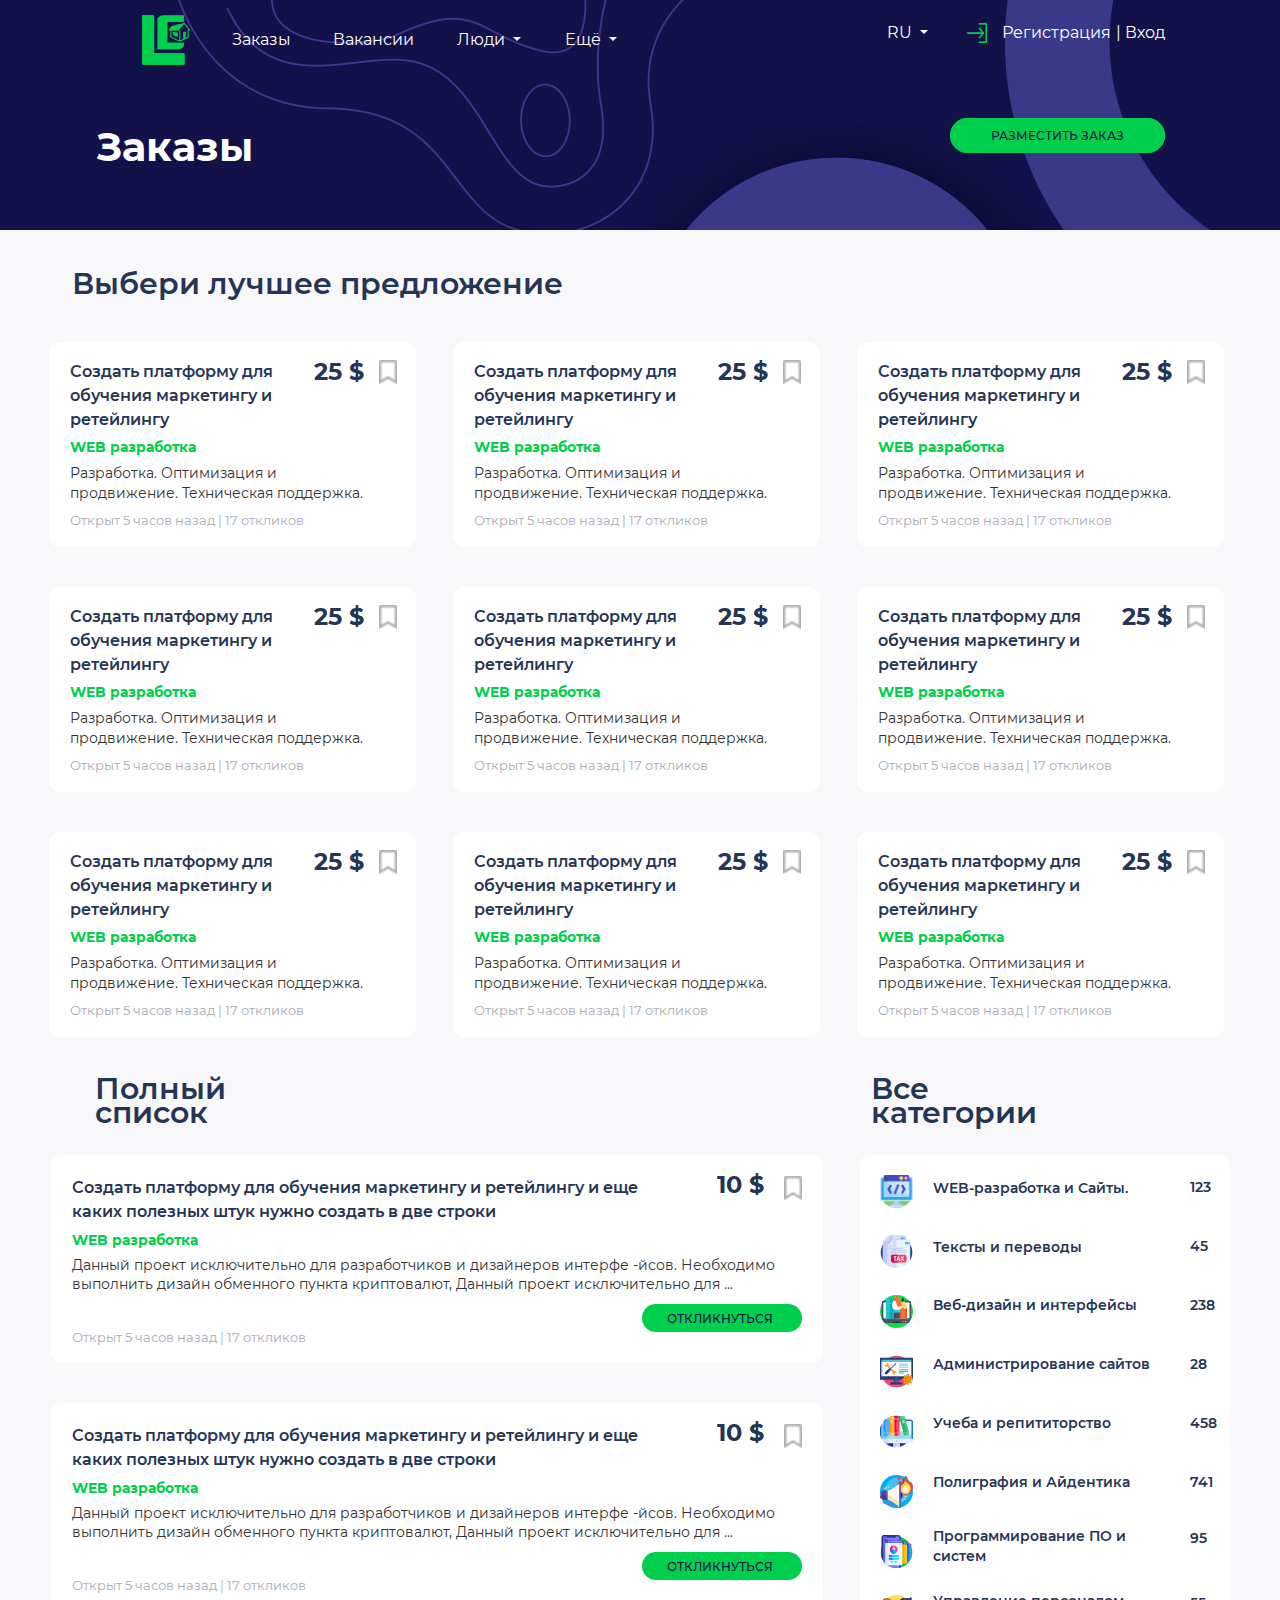
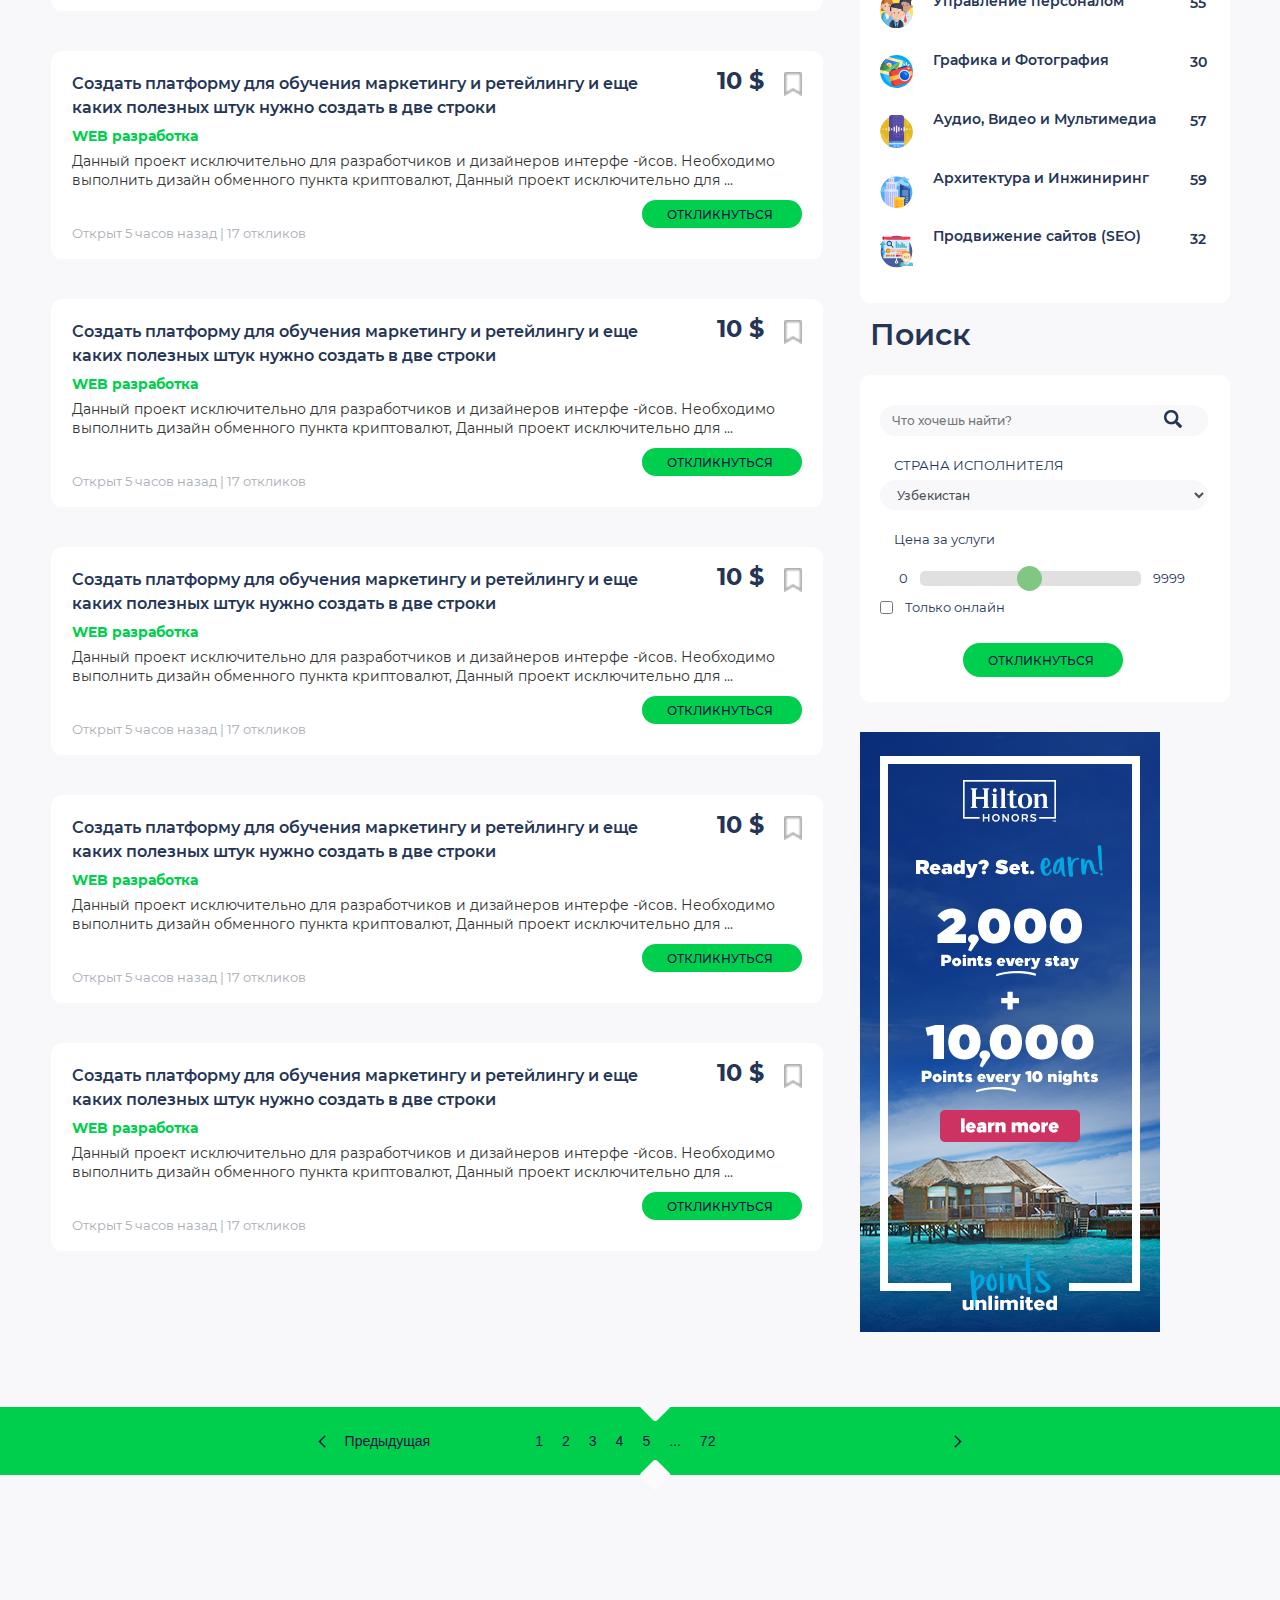
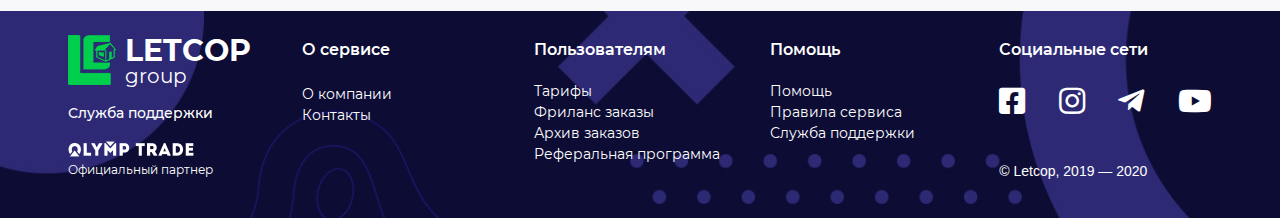
==== заказы/index.html @ edbf4bf4 "first commit" ====
<!DOCTYPE html>
<html lang="en">

<head>
    <meta charset="UTF-8">
    <meta name="viewport" content="width=device-width, initial-scale=1.0">
    <title>Document</title>
    <link rel="stylesheet" href="styles/style.css">
    <link rel="stylesheet" href="styles/fonts.css">
    <link rel="stylesheet" href="fontawesome/css/all.min.css">
    <link rel="stylesheet" href="bootstrap/css/bootstrap.min.css">
    <link rel="stylesheet" href="bootstrap/js/bootstrap.min.js">
</head>

<body>




    <header>
        <div class="header_part">
            <div class="container">
                <div class="row d-flex align-items-center justify-content-between">
                    <div class="header_nav_left d-flex">
                        <img src="images/logo.png" alt="logo.png">

                        <ul>
                            <li><a href="">заказы</a></li>
                            <li><a href="">вакансии</a></li>
                            <li>

                                <div class="dropdown">
                                    <a class="btn dropdown-toggle" href="#" role="button" id="dropdownMenuLink_1"
                                        data-toggle="dropdown" aria-haspopup="true" aria-expanded="false">
                                        Люди
                                    </a>

                                    <div class="dropdown-menu" aria-labelledby="dropdownMenuLink">
                                        <a class="dropdown-item" href="../index.html">Все исполнители</a>
                                        <a class="dropdown-item" href="#">Все команды</a>
                                        <a class="dropdown-item" href="#">Офлайн специалисты</a>
                                    </div>
                                </div>

                            </li>

                            <li>

                                <div class="dropdown">
                                    <a class="btn dropdown-toggle" href="#" role="button" id="dropdownMenuLink_3"
                                        data-toggle="dropdown" aria-haspopup="true" aria-expanded="false">
                                        ещё
                                    </a>

                                    <div class="dropdown-menu" aria-labelledby="dropdownMenuLink">
                                        <a class="dropdown-item" href="#">Реферальная программа</a>
                                        <a class="dropdown-item" href="#">База знаний</a>
                                        <a class="dropdown-item" href="#">Новости</a>
                                        <a class="dropdown-item" href="#">Форум</a>
                                        <a class="dropdown-item" href="#">Блог</a>
                                    </div>
                                </div>

                            </li>

                        </ul>
                    </div>

                    <div class="header_nav_right d-flex">
                        <div class="dropdown">
                            <a class="btn dropdown-toggle" href="#" role="button" id="dropdownMenuLink_4"
                                data-toggle="dropdown" aria-haspopup="true" aria-expanded="false">
                                RU
                            </a>

                            <div class="dropdown-menu" aria-labelledby="dropdownMenuLink">
                                <a class="dropdown-item" href="#">UZ</a>
                                <a class="dropdown-item" href="#">ENG</a>
                            </div>
                        </div>

                        <div class="logging">
                            <img src="images/logging_img.png" alt="logging_img">
                            <a href="">Регистрация</a> <span>|</span> <a href="">Вход</a>
                        </div>
                    </div>



                </div>

                <div class="row header_content d-flex justify-content-between">
                    <div class="header_content_h1">
                        <h1>заказы</h1>
                    </div>

                    <div class="button"><a href="">разместить заказ</a></div>
                </div>
            </div>
        </div>
    </header>

    <!-- =========================================================== main-start ============================================================ -->
    <main>

        <!-- ======================================================= (best_deal_list) start ============================================== -->
        <section>
            <div class="top_main ">
                <div class="container-fluid">
                    <div class="d-flex justify-content-center">
                        <h2 class="main_top_title">Выбери лучшее предложение</h2>
                    </div>
                    <!-- <div class="row justify-content-center"> -->
                        <div class="d-flex justify-content-center">
                        <div class="best_deal_list">

                            <div class="row">

                                <div class="col-lg-auto">

                                    <div class="card__1">

                                        <ul class="d-flex justify-content-between">
                                            <li><a href="#">Создать платформу для
                                                    обучения маркетингу и
                                                    ретейлингу</a></li>
                                            <li><span>25 $</span><a href=""><img src="images/bookmark.png"
                                                        alt="bookmark_img"></a></li>
                                        </ul>

                                        <ul>
                                            <li>WEB разработка</li>
                                            <li>Разработка. Оптимизация и продвижение. Техническая поддержка.</li>
                                            <li><a href="#">Открыт 5 часов назад</a> | <a href="#">17 откликов</a></li>
                                        </ul>

                                    </div>
                                </div>
                                <div class="col-lg-auto">
                                    <div class="card__1">

                                        <ul class="d-flex justify-content-between">
                                            <li><a href="#">Создать платформу для
                                                    обучения маркетингу и
                                                    ретейлингу</a></li>
                                            <li><span>25 $</span><a href=""><img src="images/bookmark.png"
                                                        alt="bookmark_img"></a></li>
                                        </ul>

                                        <ul>
                                            <li>WEB разработка</li>
                                            <li>Разработка. Оптимизация и продвижение. Техническая поддержка.</li>
                                            <li><a href="#">Открыт 5 часов назад</a> | <a href="#">17 откликов</a></li>
                                        </ul>

                                    </div>
                                </div>
                                <div class="col-lg-auto">
                                    <div class="card__1">

                                        <ul class="d-flex justify-content-between">
                                            <li><a href="#">Создать платформу для
                                                    обучения маркетингу и
                                                    ретейлингу</a></li>
                                            <li><span>25 $</span><a href=""><img src="images/bookmark.png"
                                                        alt="bookmark_img"></a></li>
                                        </ul>

                                        <ul>
                                            <li>WEB разработка</li>
                                            <li>Разработка. Оптимизация и продвижение. Техническая поддержка.</li>
                                            <li><a href="#">Открыт 5 часов назад</a> | <a href="#">17 откликов</a></li>
                                        </ul>

                                    </div>
                                </div>
                                <div class="col-lg-auto">
                                    <div class="card__1">

                                        <ul class="d-flex justify-content-between">
                                            <li><a href="#">Создать платформу для
                                                    обучения маркетингу и
                                                    ретейлингу</a></li>
                                            <li><span>25 $</span><a href=""><img src="images/bookmark.png"
                                                        alt="bookmark_img"></a></li>
                                        </ul>

                                        <ul>
                                            <li>WEB разработка</li>
                                            <li>Разработка. Оптимизация и продвижение. Техническая поддержка.</li>
                                            <li><a href="#">Открыт 5 часов назад</a> | <a href="#">17 откликов</a></li>
                                        </ul>

                                    </div>
                                </div>
                                <div class="col-lg-auto">
                                    <div class="card__1">

                                        <ul class="d-flex justify-content-between">
                                            <li><a href="#">Создать платформу для
                                                    обучения маркетингу и
                                                    ретейлингу</a></li>
                                            <li><span>25 $</span><a href=""><img src="images/bookmark.png"
                                                        alt="bookmark_img"></a></li>
                                        </ul>

                                        <ul>
                                            <li>WEB разработка</li>
                                            <li>Разработка. Оптимизация и продвижение. Техническая поддержка.</li>
                                            <li><a href="#">Открыт 5 часов назад</a> | <a href="#">17 откликов</a></li>
                                        </ul>

                                    </div>
                                </div>
                                <div class="col-lg-auto">
                                    <div class="card__1">

                                        <ul class="d-flex justify-content-between">
                                            <li><a href="#">Создать платформу для
                                                    обучения маркетингу и
                                                    ретейлингу</a></li>
                                            <li><span>25 $</span><a href=""><img src="images/bookmark.png"
                                                        alt="bookmark_img"></a></li>
                                        </ul>

                                        <ul>
                                            <li>WEB разработка</li>
                                            <li>Разработка. Оптимизация и продвижение. Техническая поддержка.</li>
                                            <li><a href="#">Открыт 5 часов назад</a> | <a href="#">17 откликов</a></li>
                                        </ul>

                                    </div>
                                </div>
                                <div class="col-lg-auto">
                                    <div class="card__1">

                                        <ul class="d-flex justify-content-between">
                                            <li><a href="#">Создать платформу для
                                                    обучения маркетингу и
                                                    ретейлингу</a></li>
                                            <li><span>25 $</span><a href=""><img src="images/bookmark.png"
                                                        alt="bookmark_img"></a></li>
                                        </ul>

                                        <ul>
                                            <li>WEB разработка</li>
                                            <li>Разработка. Оптимизация и продвижение. Техническая поддержка.</li>
                                            <li><a href="#">Открыт 5 часов назад</a> | <a href="#">17 откликов</a></li>
                                        </ul>

                                    </div>
                                </div>
                                <div class="col-lg-auto">
                                    <div class="card__1">

                                        <ul class="d-flex justify-content-between">
                                            <li><a href="#">Создать платформу для
                                                    обучения маркетингу и
                                                    ретейлингу</a></li>
                                            <li><span>25 $</span><a href=""><img src="images/bookmark.png"
                                                        alt="bookmark_img"></a></li>
                                        </ul>

                                        <ul>
                                            <li>WEB разработка</li>
                                            <li>Разработка. Оптимизация и продвижение. Техническая поддержка.</li>
                                            <li><a href="#">Открыт 5 часов назад</a> | <a href="#">17 откликов</a></li>
                                        </ul>

                                    </div>
                                </div>
                                <div class="col-lg-auto">
                                    <div class="card__1">

                                        <ul class="d-flex justify-content-between">
                                            <li><a href="#">Создать платформу для
                                                    обучения маркетингу и
                                                    ретейлингу</a></li>
                                            <li><span>25 $</span><a href=""><img src="images/bookmark.png"
                                                        alt="bookmark_img"></a></li>
                                        </ul>

                                        <ul>
                                            <li>WEB разработка</li>
                                            <li>Разработка. Оптимизация и продвижение. Техническая поддержка.</li>
                                            <li><a href="#">Открыт 5 часов назад</a> | <a href="#">17 откликов</a></li>
                                        </ul>
                                    </div>
                                </div>
                            </div>
                        </div>
                    </div>
                </div>
                </div>
            
        </section>
        <!-- ======================================================= (best_deal_list) end =========================================== -->



        <section>
            <div class="bottom_main">
                <div class="container-fluid">

                    <div class="d-flex justify-content-center">
                        <div class="main_bottom_title d-flex">
                            <h2>Полный список</h2>
                            <h2>Все категории</h2>
                        </div>
                    </div>
                    <!--  ===================================================== (full_list_of_deal) start ====================================================== -->


                    <div class="d-flex justify-content-center">
                        <div class="full_list_of_deal d-flex justify-content-between">
                            <div class="left_part">

                                <div class="card__2">
                                    <ul>
                                        <li><a href="#">Создать платформу для обучения маркетингу и ретейлингу и еще
                                                каких полезных
                                                штук нужно создать в две строки</a></li>
                                        <li><span>10 $</span> <a href="#"><img src="images/bookmark.png"
                                                    alt="bookmark_img"></a></li>
                                    </ul>

                                    <ul>
                                        <li>WEB разработка</li>
                                        <li>Данный проект исключительно для разработчиков и дизайнеров интерфе
                                            -йсов.
                                            Необходимо выполнить дизайн обменного пункта криптовалют, Данный проект
                                            исключительно для ...</li>
                                        <li class="d-flex justify-content-end"><a href="#">откликнуться</a></li>
                                        <li><a href="#">Открыт 5 часов назад</a> | <a href="#">17 откликов</a></li>
                                    </ul>

                                </div>


                                <div class="card__2">
                                    <ul>
                                        <li><a href="#">Создать платформу для обучения маркетингу и ретейлингу и еще
                                                каких полезных
                                                штук нужно создать в две строки</a></li>
                                        <li><span>10 $</span> <a href="#"><img src="images/bookmark.png"
                                                    alt="bookmark_img"></a></li>
                                    </ul>

                                    <ul>
                                        <li>WEB разработка</li>
                                        <li>Данный проект исключительно для разработчиков и дизайнеров интерфе
                                            -йсов.
                                            Необходимо выполнить дизайн обменного пункта криптовалют, Данный проект
                                            исключительно для ...</li>
                                        <li class="d-flex justify-content-end"><a href="#">откликнуться</a></li>
                                        <li><a href="#">Открыт 5 часов назад</a> | <a href="#">17 откликов</a></li>
                                    </ul>

                                </div>


                                <div class="card__2">
                                    <ul>
                                        <li><a href="#">Создать платформу для обучения маркетингу и ретейлингу и еще
                                                каких полезных
                                                штук нужно создать в две строки</a></li>
                                        <li><span>10 $</span> <a href="#"><img src="images/bookmark.png"
                                                    alt="bookmark_img"></a></li>
                                    </ul>

                                    <ul>
                                        <li>WEB разработка</li>
                                        <li>Данный проект исключительно для разработчиков и дизайнеров интерфе
                                            -йсов.
                                            Необходимо выполнить дизайн обменного пункта криптовалют, Данный проект
                                            исключительно для ...</li>
                                        <li class="d-flex justify-content-end"><a href="#">откликнуться</a></li>
                                        <li><a href="#">Открыт 5 часов назад</a> | <a href="#">17 откликов</a></li>
                                    </ul>

                                </div>


                                <div class="card__2">
                                    <ul>
                                        <li><a href="#">Создать платформу для обучения маркетингу и ретейлингу и еще
                                                каких полезных
                                                штук нужно создать в две строки</a></li>
                                        <li><span>10 $</span> <a href="#"><img src="images/bookmark.png"
                                                    alt="bookmark_img"></a></li>
                                    </ul>

                                    <ul>
                                        <li>WEB разработка</li>
                                        <li>Данный проект исключительно для разработчиков и дизайнеров интерфе
                                            -йсов.
                                            Необходимо выполнить дизайн обменного пункта криптовалют, Данный проект
                                            исключительно для ...</li>
                                        <li class="d-flex justify-content-end"><a href="#">откликнуться</a></li>
                                        <li><a href="#">Открыт 5 часов назад</a> | <a href="#">17 откликов</a></li>
                                    </ul>

                                </div>


                                <div class="card__2">
                                    <ul>
                                        <li><a href="#">Создать платформу для обучения маркетингу и ретейлингу и еще
                                                каких полезных
                                                штук нужно создать в две строки</a></li>
                                        <li><span>10 $</span> <a href="#"><img src="images/bookmark.png"
                                                    alt="bookmark_img"></a></li>
                                    </ul>

                                    <ul>
                                        <li>WEB разработка</li>
                                        <li>Данный проект исключительно для разработчиков и дизайнеров интерфе
                                            -йсов.
                                            Необходимо выполнить дизайн обменного пункта криптовалют, Данный проект
                                            исключительно для ...</li>
                                        <li class="d-flex justify-content-end"><a href="#">откликнуться</a></li>
                                        <li><a href="#">Открыт 5 часов назад</a> | <a href="#">17 откликов</a></li>
                                    </ul>

                                </div>


                                <div class="card__2">
                                    <ul>
                                        <li><a href="#">Создать платформу для обучения маркетингу и ретейлингу и еще
                                                каких полезных
                                                штук нужно создать в две строки</a></li>
                                        <li><span>10 $</span> <a href="#"><img src="images/bookmark.png"
                                                    alt="bookmark_img"></a></li>
                                    </ul>

                                    <ul>
                                        <li>WEB разработка</li>
                                        <li>Данный проект исключительно для разработчиков и дизайнеров интерфе
                                            -йсов.
                                            Необходимо выполнить дизайн обменного пункта криптовалют, Данный проект
                                            исключительно для ...</li>
                                        <li class="d-flex justify-content-end"><a href="#">откликнуться</a></li>
                                        <li><a href="#">Открыт 5 часов назад</a> | <a href="#">17 откликов</a></li>
                                    </ul>

                                </div>


                                <div class="card__2">
                                    <ul>
                                        <li><a href="#">Создать платформу для обучения маркетингу и ретейлингу и еще
                                                каких полезных
                                                штук нужно создать в две строки</a></li>
                                        <li><span>10 $</span> <a href="#"><img src="images/bookmark.png"
                                                    alt="bookmark_img"></a></li>
                                    </ul>

                                    <ul>
                                        <li>WEB разработка</li>
                                        <li>Данный проект исключительно для разработчиков и дизайнеров интерфе
                                            -йсов.
                                            Необходимо выполнить дизайн обменного пункта криптовалют, Данный проект
                                            исключительно для ...</li>
                                        <li class="d-flex justify-content-end"><a href="#">откликнуться</a></li>
                                        <li><a href="#">Открыт 5 часов назад</a> | <a href="#">17 откликов</a></li>
                                    </ul>

                                </div>
                            </div>
                            <!-- ============================================================ (all_categories) start ================================================  -->
                            <div class="right_part">

                                <div class="right_top_part d-flex">

                                    <ul>
                                        <li><img src="images/1_img_all_categories.png" alt="1_img_all_categories.png">
                                        </li>
                                        <li><img src="images/2_img_all_categories.svg" alt="2_img_all_categories.png">
                                        </li>
                                        <li><img src="images/3_img_all_categories.svg" alt="3_img_all_categories.png">
                                        </li>
                                        <li><img src="images/4_img_all_categories.svg" alt="4_img_all_categories.png">
                                        </li>
                                        <li><img src="images/5_img_all_categories.svg" alt="5_img_all_categories.png">
                                        </li>
                                        <li><img src="images/6_img_all_categories.svg" alt="6_img_all_categories.png">
                                        </li>
                                        <li><img src="images/7_img_all_categories.svg" alt="7_img_all_categories.png">
                                        </li>
                                        <li><img src="images/8_img_all_categories.svg" alt="8_img_all_categories.png">
                                        </li>
                                        <li><img src="images/9_img_all_categories.svg" alt="9_img_all_categories.png">
                                        </li>
                                        <li><img src="images/10_img_all_categories.svg" alt="10_img_all_categories.png">
                                        </li>
                                        <li><img src="images/11_img_all_categories.svg" alt="11_img_all_categories.png">
                                        </li>
                                        <li><img src="images/12_img_all_categories.svg" alt="12_img_all_categories.png">
                                        </li>


                                    </ul>


                                    <ul>
                                        <li>
                                            <div class="dropdown_all-categories">
                                                <a class="btn " href="#" role="button" id="dropdownMenuLink__1"
                                                    data-toggle="dropdown" aria-haspopup="true" aria-expanded="false">
                                                    WEB-разработка и Сайты.
                                                </a>

                                                <div class="dropdown-menu" aria-labelledby="dropdownMenuLink">
                                                    <ul>
                                                        <a class="dropdown-item d-flex justify-content-between"
                                                            href="#">Веб-программирование <span>7</span></a>
                                                        <a class="dropdown-item d-flex justify-content-between"
                                                            href="#">HTML-верстка <span>7</span></a>
                                                        <a class="dropdown-item d-flex justify-content-between"
                                                            href="#">Системы управления (CMS)
                                                            <span>23</span></a>
                                                        <a class="dropdown-item d-flex justify-content-between"
                                                            href="#">Сайты «под ключ» <span>7</span></a>
                                                        <a class="dropdown-item d-flex justify-content-between"
                                                            href="#">Интернет-магазины <span>7</span></a>
                                                        <a class="dropdown-item d-flex justify-content-between"
                                                            href="#">Тестирование сайтов <span>7</span></a>
                                                    </ul>

                                                </div>
                                            </div>
                                        </li>

                                        <li>
                                            <div class="dropdown_all-categories">
                                                <a class="btn " href="#" role="button" id="dropdownMenuLink__2"
                                                    data-toggle="dropdown" aria-haspopup="true" aria-expanded="false">
                                                    Тексты и переводы
                                                </a>

                                                <div class="dropdown-menu" aria-labelledby="dropdownMenuLink">
                                                    <ul>
                                                        <a class="dropdown-item d-flex justify-content-between"
                                                            href="#">Копирайтинг<span>7</span></a>
                                                        <a class="dropdown-item d-flex justify-content-between"
                                                            href="#">Редактирование и
                                                            Корректура<span>7</span></a>
                                                        <a class="dropdown-item d-flex justify-content-between"
                                                            href="#">Рерайтинг
                                                            <span>23</span></a>
                                                        <a class="dropdown-item d-flex justify-content-between"
                                                            href="#">Нейминг и Слоганы<span>7</span></a>
                                                        <a class="dropdown-item d-flex justify-content-between"
                                                            href="#">Продающие тексты<span>7</span></a>
                                                        <a class="dropdown-item d-flex justify-content-between"
                                                            href="#">Сценарии<span>7</span></a>
                                                        <a class="dropdown-item d-flex justify-content-between"
                                                            href="#">Транскрибация<span>7</span></a>
                                                        <a class="dropdown-item d-flex justify-content-between"
                                                            href="#">Стихи, Песни и Проза<span>7</span></a>
                                                    </ul>

                                                </div>
                                            </div>
                                        </li>

                                        <li>
                                            <div class="dropdown_all-categories">
                                                <a class="btn " href="#" role="button" id="dropdownMenuLink__3"
                                                    data-toggle="dropdown" aria-haspopup="true" aria-expanded="false">
                                                    Веб-дизайн и интерфейсы
                                                </a>

                                                <div class="dropdown-menu" aria-labelledby="dropdownMenuLink">
                                                    <ul>
                                                        <a class="dropdown-item d-flex justify-content-between"
                                                            href="#">Дизайн сайтов<span>7</span></a>
                                                        <a class="dropdown-item d-flex justify-content-between"
                                                            href="#">Баннеры<span>7</span></a>
                                                        <a class="dropdown-item d-flex justify-content-between"
                                                            href="#">Дизайн интерфейсов и игр
                                                            <span>23</span></a>
                                                        <a class="dropdown-item d-flex justify-content-between"
                                                            href="#">Иконки и Пиксель-арт<span>7</span></a>
                                                        <a class="dropdown-item d-flex justify-content-between"
                                                            href="#">Дизайн мобильных
                                                            приложений<span>7</span></a>
                                                    </ul>
                                                </div>
                                            </div>
                                        </li>

                                        <li>
                                            <div class="dropdown_all-categories">
                                                <a class="btn " href="#" role="button" id="dropdownMenuLink__4"
                                                    data-toggle="dropdown" aria-haspopup="true" aria-expanded="false">
                                                    Администрирование сайтов
                                                </a>

                                                <div class="dropdown-menu" aria-labelledby="dropdownMenuLink">
                                                    <ul>
                                                        <a class="dropdown-item d-flex justify-content-between"
                                                            href="#">Наполнение сайтов<span>7</span></a>
                                                        <a class="dropdown-item d-flex justify-content-between"
                                                            href="#">Системное
                                                            администрирование<span>7</span></a>
                                                        <a class="dropdown-item d-flex justify-content-between"
                                                            href="#">Служба поддержки
                                                            <span>23</span></a>
                                                    </ul>

                                                </div>
                                            </div>
                                        </li>

                                        <li>
                                            <div class="dropdown_all-categories">
                                                <a class="btn " href="#" role="button" id="dropdownMenuLink__5"
                                                    data-toggle="dropdown" aria-haspopup="true" aria-expanded="false">
                                                    Учеба и репититорство
                                                </a>

                                                <div class="dropdown-menu" aria-labelledby="dropdownMenuLink">
                                                    <ul>
                                                        <a class="dropdown-item d-flex justify-content-between"
                                                            href="#">Контрольные, Задачи и
                                                            Тесты<span>7</span></a>
                                                        <a class="dropdown-item d-flex justify-content-between"
                                                            href="#">Рефераты, Курсовые и
                                                            Дипломы<span>7</span></a>
                                                        <a class="dropdown-item d-flex justify-content-between"
                                                            href="#">Уроки и Репетиторство
                                                            <span>23</span></a>
                                                        <a class="dropdown-item d-flex justify-content-between"
                                                            href="#">Лабораторные работы<span>7</span></a>
                                                    </ul>

                                                </div>
                                            </div>
                                        </li>

                                        <li>
                                            <div class="dropdown_all-categories">
                                                <a class="btn " href="#" role="button" id="dropdownMenuLink__6"
                                                    data-toggle="dropdown" aria-haspopup="true" aria-expanded="false">
                                                    Полиграфия и Айдентика
                                                </a>

                                                <div class="dropdown-menu" aria-labelledby="dropdownMenuLink">
                                                    <ul>
                                                        <a class="dropdown-item d-flex justify-content-between"
                                                            href="#">Логотипы и Знаки<span>7</span></a>
                                                        <a class="dropdown-item d-flex justify-content-between"
                                                            href="#">Дизайн продукции<span>7</span></a>
                                                        <a class="dropdown-item d-flex justify-content-between"
                                                            href="#">Фирменный стиль
                                                            <span>23</span></a>
                                                        <a class="dropdown-item d-flex justify-content-between"
                                                            href="#">Верстка полиграфии<span>7</span></a>
                                                        <a class="dropdown-item d-flex justify-content-between"
                                                            href="#">Наружная реклама<span>7</span></a>
                                                    </ul>

                                                </div>
                                            </div>
                                        </li>

                                        <li>
                                            <div class="dropdown_all-categories">
                                                <a class="btn " href="#" role="button" id="dropdownMenuLink__7"
                                                    data-toggle="dropdown" aria-haspopup="true" aria-expanded="false">
                                                    Программирование ПО и систем
                                                </a>

                                                <div class="dropdown-menu" aria-labelledby="dropdownMenuLink">
                                                    <ul>
                                                        <a class="dropdown-item d-flex justify-content-between"
                                                            href="#">Мобильные приложения<span>7</span></a>
                                                        <a class="dropdown-item d-flex justify-content-between"
                                                            href="#">Прикладное ПО<span>7</span></a>
                                                        <a class="dropdown-item d-flex justify-content-between"
                                                            href="#">1С-программирование
                                                            <span>23</span></a>
                                                        <a class="dropdown-item d-flex justify-content-between"
                                                            href="#">Базы данных<span>7</span></a>
                                                        <a class="dropdown-item d-flex justify-content-between"
                                                            href="#">Разработка игр<span>7</span></a>
                                                        <a class="dropdown-item d-flex justify-content-between"
                                                            href="#">Системное
                                                            программирование<span>7</span></a>
                                                        <a class="dropdown-item d-flex justify-content-between"
                                                            href="#">Встраиваемые системы<span>7</span></a>
                                                        <a class="dropdown-item d-flex justify-content-between"
                                                            href="#">Тестирование ПО<span>7</span></a>
                                                    </ul>

                                                </div>
                                            </div>
                                        </li>

                                        <li>
                                            <div class="dropdown_all-categories">
                                                <a class="btn " href="#" role="button" id="dropdownMenuLink__8"
                                                    data-toggle="dropdown" aria-haspopup="true" aria-expanded="false">
                                                    Управление персоналом
                                                </a>

                                                <div class="dropdown-menu" aria-labelledby="dropdownMenuLink">
                                                    <ul>
                                                        <a class="dropdown-item d-flex justify-content-between"
                                                            href="#">Управление продажами<span>7</span></a>
                                                        <a class="dropdown-item d-flex justify-content-between"
                                                            href="#">Управление проектами<span>7</span></a>
                                                        <a class="dropdown-item d-flex justify-content-between"
                                                            href="#">Подбор персонала (HR)
                                                            <span>23</span></a>
                                                    </ul>

                                                </div>
                                            </div>
                                        </li>

                                        <li>
                                            <div class="dropdown_all-categories">
                                                <a class="btn " href="#" role="button" id="dropdownMenuLink__9"
                                                    data-toggle="dropdown" aria-haspopup="true" aria-expanded="false">
                                                    Графика и Фотография
                                                </a>

                                                <div class="dropdown-menu" aria-labelledby="dropdownMenuLink">
                                                    <ul>
                                                        <a class="dropdown-item d-flex justify-content-between"
                                                            href="#">Иллюстрации и Рисунки<span>7</span></a>
                                                        <a class="dropdown-item d-flex justify-content-between"
                                                            href="#">3D-графика<span>7</span></a>
                                                        <a class="dropdown-item d-flex justify-content-between"
                                                            href="#">Обработка фотографий
                                                            <span>23</span></a>
                                                        <a class="dropdown-item d-flex justify-content-between"
                                                            href="#">Фотосъемка<span>7</span></a>
                                                        <a class="dropdown-item d-flex justify-content-between"
                                                            href="#">Шрифты<span>7</span></a>
                                                    </ul>

                                                </div>
                                            </div>
                                        </li>

                                        <li>
                                            <div class="dropdown_all-categories">
                                                <a class="btn " href="#" role="button" id="dropdownMenuLink__10"
                                                    data-toggle="dropdown" aria-haspopup="true" aria-expanded="false">
                                                    Аудио, Видео и Мультимедиа
                                                </a>

                                                <div class="dropdown-menu" aria-labelledby="dropdownMenuLink">
                                                    <ul>
                                                        <a class="dropdown-item d-flex justify-content-between"
                                                            href="#">Видеомонтаж<span>7</span></a>
                                                        <a class="dropdown-item d-flex justify-content-between"
                                                            href="#">Анимация<span>7</span></a>
                                                        <a class="dropdown-item d-flex justify-content-between"
                                                            href="#">Озвучивание
                                                            <span>23</span></a>
                                                        <a class="dropdown-item d-flex justify-content-between"
                                                            href="#">Презентации<span>7</span></a>
                                                        <a class="dropdown-item d-flex justify-content-between"
                                                            href="#">Аудиомонтаж<span>7</span></a>
                                                        <a class="dropdown-item d-flex justify-content-between"
                                                            href="#">Музыка и Звуки<span>7</span></a>
                                                    </ul>

                                                </div>
                                            </div>
                                        </li>

                                        <li>
                                            <div class="dropdown_all-categories">
                                                <a class="btn " href="#" role="button" id="dropdownMenuLink__11"
                                                    data-toggle="dropdown" aria-haspopup="true" aria-expanded="false">
                                                    Архитектура и Инжиниринг
                                                </a>

                                                <div class="dropdown-menu" aria-labelledby="dropdownMenuLink">
                                                    <ul>
                                                        <a class="dropdown-item d-flex justify-content-between"
                                                            href="#">Интерьеры и Экстерьеры<span>7</span></a>
                                                        <a class="dropdown-item d-flex justify-content-between"
                                                            href="#">Чертежи и Схемы<span>7</span></a>
                                                        <a class="dropdown-item d-flex justify-content-between"
                                                            href="#">Архитектура зданий
                                                            <span>23</span></a>
                                                        <a class="dropdown-item d-flex justify-content-between"
                                                            href="#">Ландшафтный дизайн<span>7</span></a>
                                                        <a class="dropdown-item d-flex justify-content-between"
                                                            href="#">Машиностроение<span>7</span></a>
                                                    </ul>

                                                </div>
                                            </div>
                                        </li>

                                        <li>
                                            <div class="dropdown_all-categories">
                                                <a class="btn " href="#" role="button" id="dropdownMenuLink__12"
                                                    data-toggle="dropdown" aria-haspopup="true" aria-expanded="false">
                                                    Продвижение сайтов (SEO)
                                                </a>

                                                <div class="dropdown-menu" aria-labelledby="dropdownMenuLink">
                                                    <ul>
                                                        <a class="dropdown-item d-flex justify-content-between"
                                                            href="#">Социальные сети (SMM и
                                                            SMO)<span>7</span></a>
                                                        <a class="dropdown-item d-flex justify-content-between"
                                                            href="#">Поисковые системы (SEO)<span>7</span></a>
                                                        <a class="dropdown-item d-flex justify-content-between"
                                                            href="#">Контекстная реклама
                                                            <span>23</span></a>
                                                        <a class="dropdown-item d-flex justify-content-between"
                                                            href="#">Маркетинговый анализ<span>7</span></a>
                                                    </ul>

                                                </div>
                                            </div>
                                        </li>

                                    </ul>

                                    <ul>
                                        <li><a href="">123</a></li>
                                        <li><a href="">45</a></li>
                                        <li><a href="">238</a></li>
                                        <li><a href="">28</a></li>
                                        <li><a href="">458</a></li>
                                        <li><a href="">741</a></li>
                                        <li><a href="">95</a></li>
                                        <li><a href="">55</a></li>
                                        <li><a href="">30</a></li>
                                        <li><a href="">57</a></li>
                                        <li><a href="">59</a></li>
                                        <li><a href="">32</a></li>
                                    </ul>



                                </div>

                                <div class="search_card_title">
                                    <h2>поиск</h2>
                                </div>

                                <div class="search_card">

                                    <ul>
                                        <li><input type="text" placeholder="Что хочешь найти?"><a href="#"><img
                                                    src="images/img_search.png" alt="img_search"></a></li>
                                        <li>Страна исполнителя</li>

                                        <select id="inputState" class="form-control">
                                            <option selected>Узбекистан</option>
                                            <option value="">Казахстан</option>
                                            <option value="">Таджикистан</option>
                                            <option value="">Кыргызистан</option>
                                            <option value="">Азербайджан</option>
                                        </select>

                                        <li>Цена за услуги</li>
                                        <li>
                                            <div class="slidecontainer d-flex justify-content-center">
                                                <span>0</span>
                                                <input type="range" min="1" max="100" value="50" class="slider"
                                                    id="myRange">
                                                <span>9999</span>
                                            </div>
                                        </li>
                                        <li><input type="checkbox"><span>Только онлайн</span></li>
                                        <li><a href="#">откликнуться</a></li>
                                    </ul>

                                </div>

                                <div class="advertising-banner">
                                    <img src="images/advertising-banner_img.jpg" alt="advertising-banner_img">
                                </div>

                            </div>
                        </div>
                        <!--  ===================================================== (full_list_of_deal) end ====================================================== -->
                    </div>
                </div>
            </div>

        </section>

        <div class="green_line d-flex align-items-center justify-content-center">

            <a href=""><img src="images/chevron-left_img.png" alt="chevron-left_img"></a>
            <a href="">предыдущая</a>
            <a href="">1</a>
            <a href="">2</a>
            <a href="">3</a>
            <a href="">4</a>
            <a href="">5</a>
            <a href="">...</a>
            <a href="">72</a>
            <a href=""><img src="images/chevron-right_img.png" alt="chevron-right_img.png"></a>

        </div>
        <img src="images/upper-delta_img.png" alt="upper-delta_img">
        <img src="images/lower-delta_img.png" alt="lower-delta_img">

    </main>

    <footer>

        <div class="footer_list">
            <div class="container-fluid">
                <div class="footer_content row">
                    <div class="footer_content_ul col-lg-12 d-flex justify-content-center">

                        <ul>
                            <li class="d-flex"><img src="images/logo.png" alt="logo.png"><a
                                    href="">LETCOP<br><span>group</span></a></li>
                            <li><a href="">Служба поддержки</a></li>
                            <li><a href=""><img src="images/olymp_trade_font_img.png" alt="olymp_trade_font_img"></a>
                            </li>
                            <li>Официальный партнер</li>
                        </ul>


                        <ul>
                            <li>О сервисе</li>
                            <li><a href="">О компании</a></li>
                            <li><a href="">Контакты</a></li>
                        </ul>

                        <ul>
                            <li>Пользователям</li>
                            <li><a href="">Тарифы</a></li>
                            <li><a href="">Фриланс заказы</a></li>
                            <li><a href="">Архив заказов</a></li>
                            <li><a href="">Реферальная программа</a></li>
                        </ul>

                        <ul>
                            <li>Помощь</li>
                            <li><a href="">Помощь</a></li>
                            <li><a href="">Правила сервиса</a></li>
                            <li><a href="">Служба поддержки</a></li>
                        </ul>

                        <ul>
                            <li>Социальные сети</li>
                            <li>
                                <a href=""><i class="fab fa-facebook-square"></i></a>
                                <a href=""><i class="fab fa-instagram"></i></a>
                                <a href=""><i class="fab fa-telegram-plane"></i></a>
                                <a href=""><i class="fab fa-youtube"></i></a>

                            </li>
                            <li>© Letcop, 2019 — 2020</li>
                        </ul>
                    </div>
                </div>
            </div>

        </div>
    </footer>




















    <script src="bootstrap/js/jquery.js"></script>
    <script src="bootstrap/js/popper.js"></script>
    <script src="bootstrap/js/bootstrap.min.js"></script>
</body>

</html>
---- заказы/styles/style.css ----
@import 'fonts.css';

* {
    margin: 0;
    padding: 0;
    list-style: none;
}

header {
    background: url(../images/header_01.jpg);
}

.header_part {
    margin: 0 115px 0 96px;
}

.header_nav_left {
    margin-top: 15px;
}

.header_nav_left ul {
    display: flex;
    align-items: center;
    margin: 0;

}

img[alt="logo.png"] {
    margin-right: 42px;
    padding-left: 46px;
}


#dropdownMenuLink_1,
#dropdownMenuLink_2,
#dropdownMenuLink_3,
#dropdownMenuLink_4 {
    padding: 0;
}

#dropdownMenuLink_1,
#dropdownMenuLink_2,
#dropdownMenuLink_3,
#dropdownMenuLink_4:focus {
    box-shadow: none;
}

.dropdown .dropdown-menu {
    background: rgba(18, 17, 74, 0);
    /* border: none; */
    min-width: 0;
}

.header_nav_left ul li:nth-child(3) .dropdown .dropdown-menu .dropdown-item {
    padding: 4px 12px;
    width: 160px;
    margin-right: 0;
    font-family: 'Montserrat-Regular';
    font-weight: normal;
    font-size: 12px;
    color: #ffffff;
}

.header_nav_left ul li:nth-child(4) .dropdown .dropdown-menu .dropdown-item {
    padding: 4px 12px;
    width: 75px;
    margin: 0;
    font-family: 'Montserrat-Regular';
    font-weight: normal;
    font-size: 12px;
    color: #ffffff;
}

.header_nav_left ul li:nth-child(5) .dropdown .dropdown-menu .dropdown-item {
    padding: 4px 12px;
    width: 186px;
    margin-right: 0;
    font-family: 'Montserrat-Regular';
    font-weight: normal;
    font-size: 12px;
    color: #ffffff;
}

.header_nav_right .dropdown .dropdown-menu .dropdown-item {
    padding: 4px 12px;
    width: 47px;
    margin-right: 0;
    font-family: 'Montserrat-Regular';
    font-weight: normal;
    font-size: 12px;
    color: #ffffff;
}

.header_nav_right .dropdown .dropdown-menu .dropdown-item:hover {
    background-color: rgba(18, 17, 74, 0.3);
    color: #01c94d;
}

.header_nav_left ul li:nth-child(3) .dropdown .dropdown-menu .dropdown-item:hover,
.header_nav_left ul li:nth-child(4) .dropdown .dropdown-menu .dropdown-item:hover,
.header_nav_left ul li:nth-child(5) .dropdown .dropdown-menu .dropdown-item:hover {
    background-color: rgba(18, 17, 74, 0.3);
    color: #01c94d;
}

.header_nav_left ul li a {
    margin-right: 42px;
    font-family: 'Montserrat-Regular';
    font-weight: normal;
    font-size: 16px;
    color: #ffffff;
    text-transform: capitalize;
    text-decoration: none;
}

.header_nav_left ul li a:hover {
    color: #01c94d;
}

.header_nav_right img[alt="logging_img"] {
    margin-left: 38px;
    padding-right: 11px;
}


.header_nav_right a {
    padding-top: 7px;
    font-family: 'Montserrat-Regular';
    font-weight: normal;
    font-size: 16px;
    color: #ffffff;
    line-height: 12px;
}

.header_nav_right span {
    font-family: 'Montserrat-Regular';
    font-weight: normal;
    font-size: 16px;
    color: #ffffff;
}

.header_nav_right a:hover {
    text-decoration: none;
    color: #01c94d;
}

.header_nav_right ul img:hover {
    color: #01c94d;
}

.header_content {
    margin-top: 58px;
    padding-bottom: 51px;
}

.header_content h1 {
    font-family: 'Montserrat-Bold';
    font-weight: bold;
    font-size: 40px;
    text-transform: capitalize;
    color: #ffffff;
}

.header_content .button a {
    border: 1px solid #00cf4d;
    border-radius: 50px;
    padding: 9px 40px;
    font-family: 'Montserrat-Medium';
    font-weight: medium;
    font-size: 12px;
    color: #12114a;
    background: #00cf4d;
    text-transform: uppercase;
}

.header_content .button a:hover {
    text-decoration: none;
}

/* ====================================================================== main-start ================================================================= */

body {
    background: black;
}

main {
    background: #f8f8fa;
}

.main_top_title {
    font-family: 'Montserrat-SemiBold';
    font-weight: 600;
    font-size: 30px;
    line-height: 24px;
    padding: 42px 0 38px 0;
    color: #253556;
    margin-right: 646px;
}

.best_deal_list {
    /* padding-left: 70px; */
    width: 1182px;
}

.card__1 {
    border: 1px solid #ffffff;
    background: #ffffff;
    padding: 17px 20px 19px 20px;
    width: 367px;
    border-radius: 10px;
    transition: 0.5s;
    margin-bottom: 40px;
    margin-right: 7px;
}

.card__1:hover {
    border-color: rgb(0, 207, 77);
}

.card__1 ul:nth-child(1) li:nth-child(1) {
    width: 205px;
    /* height: 53px; */
}

.card__1 ul {
    width: 327px;
    margin: 0;
}

.card__1 ul:nth-child(1) li:nth-child(1) a {
    font-family: 'Montserrat-SemiBold';
    font-weight: 600;
    font-size: 16px;
    color: #253556;
    text-decoration: none;
    line-height: 19px;
}

.card__1 ul:nth-child(1) li:nth-child(2) span {
    padding-right: 15px;
    font-family: 'Montserrat-Bold';
    font-weight: 700;
    font-size: 24px;
    color: #253556;
    line-height: 24px;
}

.card__1 ul:nth-child(1) li:nth-child(2) {
    height: 24px;
}

.card__1 ul:nth-child(1) li:nth-child(2) img[alt="bookmark_img"] {
    height: 24px;
    vertical-align: top;
}

.card__1 ul:nth-child(2) li:nth-child(1) {
    padding-top: 10px;
    font-family: 'Montserrat-Bold';
    font-weight: 700;
    font-size: 14px;
    color: #00cf4d;
    line-height: 11px;
}

.card__1 ul:nth-child(2) li:nth-child(2) {
    font-family: 'Montserrat-Regular';
    font-weight: normal;
    font-size: 14px;
    color: #333333;
    line-height: 20px;
    padding-top: 10px;
    width: 315px;
}

.card__1 ul:nth-child(2) li:nth-child(3) a {
    text-decoration: none;
    font-family: 'Montserrat-Regular';
    font-weight: normal;
    font-size: 13px;
    color: #a9adb7;

}

.card__1 ul:nth-child(2) li:nth-child(3) {
    line-height: 14px;
    padding-top: 10px;

    font-family: 'Montserrat-Regular';
    font-weight: normal;
    font-size: 13px;
    color: #a9adb7;
}

/* ===================================================== (full_list_of_deal) start ==================================================== */

.main_bottom_title h2 {
    font-family: 'Montserrat-SemiBold';
    font-weight: 600;
    font-size: 30px;
    color: #253556;
    line-height: 24px;
    margin-bottom: 30px;
}

.main_bottom_title h2:nth-child(1) {
    margin-left: 80px;
}

.main_bottom_title h2:nth-child(2) {
    margin-right: 185px;
    margin-left: 550px;
}

.card__2 {
    width: 772px;
    background: #ffffff;
    border: 1px solid #ffffff;
    border-radius: 10px;
    padding: 20px 20px;
    margin-bottom: 40px;
    transition: 0.5s;
    margin-right: 37px;
}

.card__2:hover {
    border-color: rgb(0, 207, 77);
}

.card__2 ul:nth-child(1) li:nth-child(1) {
    width: 577px;
}

.card__2 ul:nth-child(1) {
    display: flex;
    justify-content: space-between;
}

.card__2 ul {
    margin: 0;
}

.card__2 ul:nth-child(1) li:nth-child(1) a {
    font-family: 'Montserrat-SemiBold';
    font-weight: 600;
    font-size: 16px;
    color: #253556;
    line-height: 15px;
    text-decoration: none;

}

.card__2 ul:nth-child(1) li:nth-child(2) span {
    font-family: 'Montserrat-Bold';
    font-weight: 700;
    font-size: 24px;
    color: #253556;
    line-height: 11px;
    padding-right: 15px;
}

.card__2 ul:nth-child(1) li:nth-child(2) img[alt="bookmark_img"] {
    height: 24px;
    vertical-align: top;
}

.card__2 ul:nth-child(2) li:nth-child(1) {
    font-family: 'Montserrat-Bold';
    font-weight: 700;
    font-size: 14px;
    color: #00cf4d;
    line-height: 12px;
    padding-top: 10px;
}

.card__2 ul:nth-child(2) li:nth-child(2) {
    font-family: 'Montserrat-Regular';
    font-weight: 400;
    font-size: 14px;
    color: #333333;
    line-height: 19px;
    padding-top: 10px;
}

.card__2 ul:nth-child(2) li:nth-child(3) a {
    padding: 10px 29px 8px 25px;
    background: #00cf4d;
    border-radius: 50px;
    line-height: 10px;
    font-family: 'Montserrat-Medium';
    font-weight: 500;
    font-size: 12px;
    color: #12114a;
    text-transform: uppercase;
    text-decoration: none;
    margin-top: 10px;
}

.card__2 ul:nth-child(2) li:nth-child(4),
.card__2 ul:nth-child(2) li:nth-child(4) a {
    font-family: 'Montserrat-Regular';
    font-weight: 400;
    font-size: 13px;
    line-height: 10px;
    color: #a9adb7;
    text-decoration: none;
}

/* ===================================================== (full_list_of_deal) end ==================================================== */

/* ============================================================ (all_categories) start ================================================ */

.right_part ul:nth-child(2) li a {
    font-family: 'Montserrat-SemiBold';
    font-weight: 600;
    font-size: 14px;
    line-height: 10px;
    color: #253556;
    /* width: 228px; */
}


.right_part ul:nth-child(2) li:nth-child(12) {
    width: 228px;
    margin-bottom: 7px;
}
.right_part ul:nth-child(2) li:nth-child(7) a{
    line-height: 20px;
}

.right_part ul:nth-child(2) li:nth-child(6){
    margin-bottom: 39px;
}
.right_part ul:nth-child(2) li:nth-child(7){
    margin-bottom: 30px;
}

.right_part ul:nth-child(2) li {
    width: 228px;
    margin-bottom: 48px;
    line-height: 11px;
}

.right_part ul:nth-child(2) li:nth-child(1) {
    padding-top: 7px;
}

.dropdown_all-categories {
    line-height: 10px;
}

.dropdown_all-categories .dropdown-menu {
    width: 280px;
}

.dropdown_all-categories .btn:focus {
    box-shadow: none;
}

.dropdown_all-categories .btn {
    padding: 0;
    text-align: start;
    border: none;
    border-radius: none;
}

.dropdown_all-categories .dropdown-item {
    padding-left: 5px;
    padding-right: 5px;
}

.dropdown_all-categories .dropdown-menu .show .dropdown-item a {
    font-family: 'Montserrat-Regular';
    font-weight: normal;
    font-size: 13px;
    line-height: 10px;
    color: #000000;
}

.right_part ul:nth-child(1) li {
    padding-right: 20px;

}

.right_part ul:nth-child(1) li img {
    padding-bottom: 27px;
    height: 60px;
}

.right_part ul:nth-child(3) {
    padding-left: 29px;
}

.right_part ul:nth-child(3) li:nth-child(6){
    padding-bottom: 39px;
}
.right_part ul:nth-child(3) li:nth-child(7){
    padding-bottom: 48px;
}

.right_part ul:nth-child(1),
.right_part ul:nth-child(2),
.right_part ul:nth-child(3) {
    margin-bottom: 0;
}

.right_part ul:nth-child(3) li {
    padding-top: 7px;
    padding-bottom: 42px;
    line-height: 10px;
}

.right_part ul:nth-child(3) li a {
    font-family: 'Montserrat-SemiBold';
    font-weight: 600;
    font-size: 14px;
    line-height: 10px;
    color: #253556;
    text-decoration: none;
}

.right_part {
    background: #ffffff;
    padding: 20px 20px 20px 20px;
    border-radius: 10px;
    height: 748px;
    width: 370px;
}

/* ============================================== (search_card) start ================================= */

.search_card_title h2 {
    font-family: 'Montserrat-SemiBold';
    font-weight: 600;
    font-size: 30px;
    line-height: 22px;
    color: #253556;
    padding: 29px 0;
    text-transform: capitalize;
    margin: 0;
    position: relative;
    right: 10px;
}

.search_card {
    padding: 30px 20px 20px 20px;
    background: #ffffff;
    border-radius: 10px;
    width: 370px;
    position: relative;
    right: 20px;
    height: 327px;
}

.search_card ul li:nth-child(1) input {
    width: 328px;
    padding: 8px 50px 8px 12px;
    border-radius: 50px;
    background: #f8f8fa;
    border: none;
    font-family: 'Montserrat-Medium';
    font-weight: 500;
    font-size: 12px;
    line-height: 9px;
    color: black;

}

.search_card ul li:nth-child(1) {
    height: 30px;
}

.search_card ul li:nth-child(1) input:focus {
    box-shadow: none;
    border: none;
    outline: none;
}


.search_card ul li:nth-child(1) img[alt="img_search"] {
    padding: 0;
    height: 18px;
    width: 18px;
    position: relative;
    bottom: 30px;
    left: 284px;
}

.search_card ul li:nth-child(2) {
    font-family: 'Montserrat-Regular';
    font-weight: 400;
    font-size: 13px;
    line-height: 10px;
    color: #253556;
    padding: 25px 0 10px 0;
    text-transform: uppercase;
    padding-left: 14px;
}

.search_card select {
    height: 30px;
    width: 328px;
    padding-left: 12px;
    font-family: 'Montserrat-Medium';
    font-weight: 500;
    font-size: 12px;
    border-radius: 50px;
    background: #f8f8fa;
    border: 1px solid #f8f8fa;
}

.search_card select:focus {
    box-shadow: none;
    background: #f8f8fa;
    border-color: #f8f8fa;
}

.search_card ul li:nth-child(4) {
    font-family: 'Montserrat-Regular';
    font-weight: 400;
    font-size: 13px;
    padding: 24px 0 27px 0;
    line-height: 10px;
    color: #253556;
    padding-left: 14px;
}

/* ---- slider ---- */
.slider {
    -webkit-appearance: none;
    width: 221px;
    height: 15px;
    border-radius: 5px;
    background: #d3d3d3;
    outline: none;
    opacity: 0.7;
    -webkit-transition: .2s;
    transition: opacity .2s;
}

.slider::-webkit-slider-thumb {
    -webkit-appearance: none;
    appearance: none;
    width: 25px;
    height: 25px;
    border-radius: 50%;
    background: #4CAF50;
    cursor: pointer;
}

.slider::-moz-range-thumb {
    width: 25px;
    height: 25px;
    border-radius: 50%;
    background: #4CAF50;
    cursor: pointer;
}

/* ---- slider ---- */

.search_card ul li:nth-child(5) span {
    font-family: 'Montserrat-Regular';
    font-weight: 400;
    font-size: 13px;
    color: #253556;
    line-height: 9px;
}

.search_card ul li:nth-child(5) span:nth-child(1) {
    padding-right: 12px;
    padding-top: 3px;
    padding-left: 14px;
}

.search_card ul li:nth-child(5) span:nth-child(3) {
    padding-left: 12px;
    padding-top: 3px;
}

.search_card ul li:nth-child(6) {
    padding: 21px 0 35px 0;
    height: 17px;
    display: flex;
    align-items: center;
}

.search_card ul li:nth-child(6) span {
    font-family: 'Montserrat-Regular';
    font-weight: 400;
    font-size: 13px;
    color: #253556;
    line-height: 9px;
    padding-left: 12px;
}

.search_card ul li:nth-child(7) {
    padding: 0;
    height: 28px;
}

.search_card ul li:nth-child(7) a {
    font-family: 'Montserrat-Medium';
    font-weight: 500;
    font-size: 12px;
    color: #12114a;
    line-height: 9;
    padding: 10px 29px 9px 25px;
    text-transform: uppercase;
    background: #00cf4d;
    text-decoration: none;
    border-radius: 50px;
    position: relative;
    bottom: 35px;
    left: 83px;

}

.advertising-banner{
    position: relative;
    top: 30px;
    right: 20px;
}

.green_line {
    background: #00cf4d;
    height: 68px;
    margin: 116px 0 76px 0;
}

.green_line a:nth-child(2) {
    padding: 0 105px 0 18px;
}

.green_line a:nth-child(2) {
    padding: 0 105px 0 18px;
}

.green_line a:nth-child(10) {
    padding-left: 238px;
}

.green_line a:nth-child(3),
.green_line a:nth-child(4),
.green_line a:nth-child(5),
.green_line a:nth-child(6),
.green_line a:nth-child(7),
.green_line a:nth-child(8) {
    padding-right: 19px;
}

.green_line a {
    /* font-family: 'Monserrat-Regular';
    font-weight: normal; */
    font-size: 14px;
    color: #12114a;
    text-transform: capitalize;
}

.green_line a:hover {
    color: #12114a;
}

img[alt="upper-delta_img"] {
    position: relative;
    bottom: 160px;
    left: 50%;

}

img[alt="lower-delta_img"] {
    display: block;
    position: relative;
    bottom: 121px;
    left: 50%;

}
/* ============================================================ main-end ============================================================ */
/* ============================================================ footer-start ============================================================ */

.footer_list{
    background: url(../images/footer_02.jpg);
    background-size: cover;
}

.footer_list img[alt="logo.png"]{
    padding: 0;
    margin-right: 9px;
}

.footer_list ul{
    padding-top: 24px;
    padding-bottom: 41px;
    margin-bottom: 0;
}
.footer_list ul:nth-child(1) li:nth-child(1) a{
    padding-top: 5px;
    font-family: 'Montserrat-Bold';
    font-weight: 700;
    font-size: 30px;
    color: #ffffff;
    text-transform: uppercase;
    line-height: 22px;
}
 
.footer_list ul:nth-child(1) li:nth-child(1) span{
     font-family:'Montserrat-Regular';
     font-weight: normal;
     font-size: 20px;
     color: #ffffff;
     line-height: 12px;
     text-transform: none;

}

.footer_list ul:nth-child(1) li:nth-child(1) a:hover{
    text-decoration: none;
}

.footer_list ul:nth-child(1) li:nth-child(2){
    padding: 22px 0 21px 0;
    line-height: 11px;    
}
.footer_list ul:nth-child(1) li:nth-child(2) a{
    line-height: 11px;
    font-family: 'Montserrat-Medium';
    font-weight: 500;
    font-size: 14px;
    color: #ffffff;
}

.footer_list ul:nth-child(1) li:nth-child(2) a:hover{
    color: #00cf4d;
    text-decoration: none;
}

.footer_list ul:nth-child(1) li:nth-child(3){
    line-height: 15px;
    padding-bottom: 8px;
} 
.footer_list ul:nth-child(1) li:nth-child(3) a{
    line-height: 15px;
} 

.footer_list ul:nth-child(1) li:nth-child(4){
    line-height: 10px;
    font-family: 'Montserrat-Regular';
    font-weight: normal;
    font-size: 12px;
    color: #ffffff;

}

.footer_list ul:nth-child(2){
    margin-left: 51px;
    margin-right: 142px;
}

.footer_list ul:nth-child(2) li:nth-child(1){
    line-height: 12px;
    padding-bottom: 32px;
    padding-top: 9px;
}
.footer_list ul:nth-child(2) li:nth-child(1){
    line-height: 12px;
    font-family: 'Montserrat-SemiBold';
    font-weight: 600;
    font-size: 16px;
    color: #ffffff;
}

.footer_list ul:nth-child(2) li:nth-child(2){
    line-height: 11px;
    padding-bottom: 9px; 
}
.footer_list ul:nth-child(2) li:nth-child(2) a{
    line-height: 11px;
    font-family: 'Montserrat-Regular';
    font-weight: normal;
    font-size: 14px;
    color: #ffffff;
}

.footer_list ul:nth-child(2) li:nth-child(3){
    line-height: 11px;
}

.footer_list ul:nth-child(2) li:nth-child(3) a{
    line-height: 11px;
    font-family: 'Montserrat-Regular';
    font-weight: normal;
    font-size: 14px;
    color: #ffffff;
}

.footer_list ul:nth-child(2) li a:hover{
    color: #00cf4d;
    text-decoration: none;
}

.footer_list ul:nth-child(3){
    margin-right: 50px;
    
}

.footer_list ul:nth-child(3) li:nth-child(1){
    line-height: 12px;
    padding-bottom: 29px;
    padding-top: 9px;
}
.footer_list ul:nth-child(3) li:nth-child(1){
    font-family: 'Montserrat-SemiBold';
    font-weight: 600;
    font-size: 16px;
    line-height: 12px;
    color: #ffffff;
}
.footer_list ul:nth-child(3) li:nth-child(2) a,
.footer_list ul:nth-child(3) li:nth-child(3) a,
.footer_list ul:nth-child(3) li:nth-child(4) a,
.footer_list ul:nth-child(3) li:nth-child(5) a{
    font-family: 'Montserrat-Regular';
    font-weight: normal;
    font-size: 14px;
    line-height: 11px;
    color: #ffffff;
}
.footer_list ul:nth-child(3) li:nth-child(2),
.footer_list ul:nth-child(3) li:nth-child(3),
.footer_list ul:nth-child(3) li:nth-child(4),
.footer_list ul:nth-child(3) li:nth-child(5){
    line-height: 11px;
    padding-bottom: 9px;
}

.footer_list ul:nth-child(3) li a:hover{
    color: #00cf4d;
    text-decoration: none;
}

.footer_list ul:nth-child(4){
    margin-right: 84px;
}

.footer_list ul:nth-child(4) li:nth-child(1) {
    line-height: 12px;
    padding-bottom: 29px;
    padding-top: 9px;
}
.footer_list ul:nth-child(4) li:nth-child(1){
    font-family: 'Montserrat-SemiBold';
    font-weight: 600;
    font-size: 16px;
    line-height: 12px;
    color: #ffffff;
}

.footer_list ul:nth-child(4) li:nth-child(2) a,
.footer_list ul:nth-child(4) li:nth-child(3) a,
.footer_list ul:nth-child(4) li:nth-child(4) a{
    font-family: 'Montserrat-Regular';
    font-weight: normal;
    font-size: 14px;
    line-height: 11px;
    color: #ffffff;
}
.footer_list ul:nth-child(4) li:nth-child(2),
.footer_list ul:nth-child(4) li:nth-child(3),
.footer_list ul:nth-child(4) li:nth-child(4){
    line-height: 11px;
    padding-bottom: 9px;
}

.footer_list ul:nth-child(4) li a:hover{
    color: #00cf4d;
    text-decoration: none;
}

.footer_list ul:nth-child(5) li:nth-child(1){
    font-family: 'Montserrat-SemiBold';
    font-weight: 600;
    font-size: 16px;
    line-height: 12px;
    color: #ffffff;
    padding-bottom: 30px;
    padding-top: 9px;
}

.footer_list ul:nth-child(5) li:nth-child(3){
    padding-top: 47px;
    /* font-family: 'Montserra-Regular';
    font-weight: normal; */
    font-size: 14px;
    line-height: 11px;
    color: #ffffff;
}

.footer_list ul:nth-child(5) li:nth-child(2) a{
    font-size: 30px;
    color: #ffffff;
    padding-right: 29px;
    line-height: 28px;
}
.footer_list ul:nth-child(5) li:nth-child(2) a:nth-child(4){
    padding-right: 0;
}
.footer_list ul:nth-child(5) li:nth-child(2) a:hover{
    color: #00cf4d;
}
/* ============================================================ footer-end ============================================================ */
---- заказы/styles/fonts.css ----
@font-face{
    font-family: 'Montserrat-Bold';
    src: url(../fonts/Montserrat/Montserrat-Bold.ttf);
}
@font-face{
    font-family: 'Montserrat-Medium';
    src: url(../fonts/Montserrat/Montserrat-Medium.ttf);
}
@font-face{
    font-family: 'Montserrat-Regular';
    src: url(../fonts/Montserrat/Montserrat-Regular.ttf);
}
@font-face{
    font-family: 'Montserrat-SemiBold';
    src: url(../fonts/Montserrat/Montserrat-SemiBold.ttf);
}
@font-face{
    font-family: 'Montserrat-Thin';
    src: url(../fonts/Montserrat/Montserrat-Thin.ttf);
}
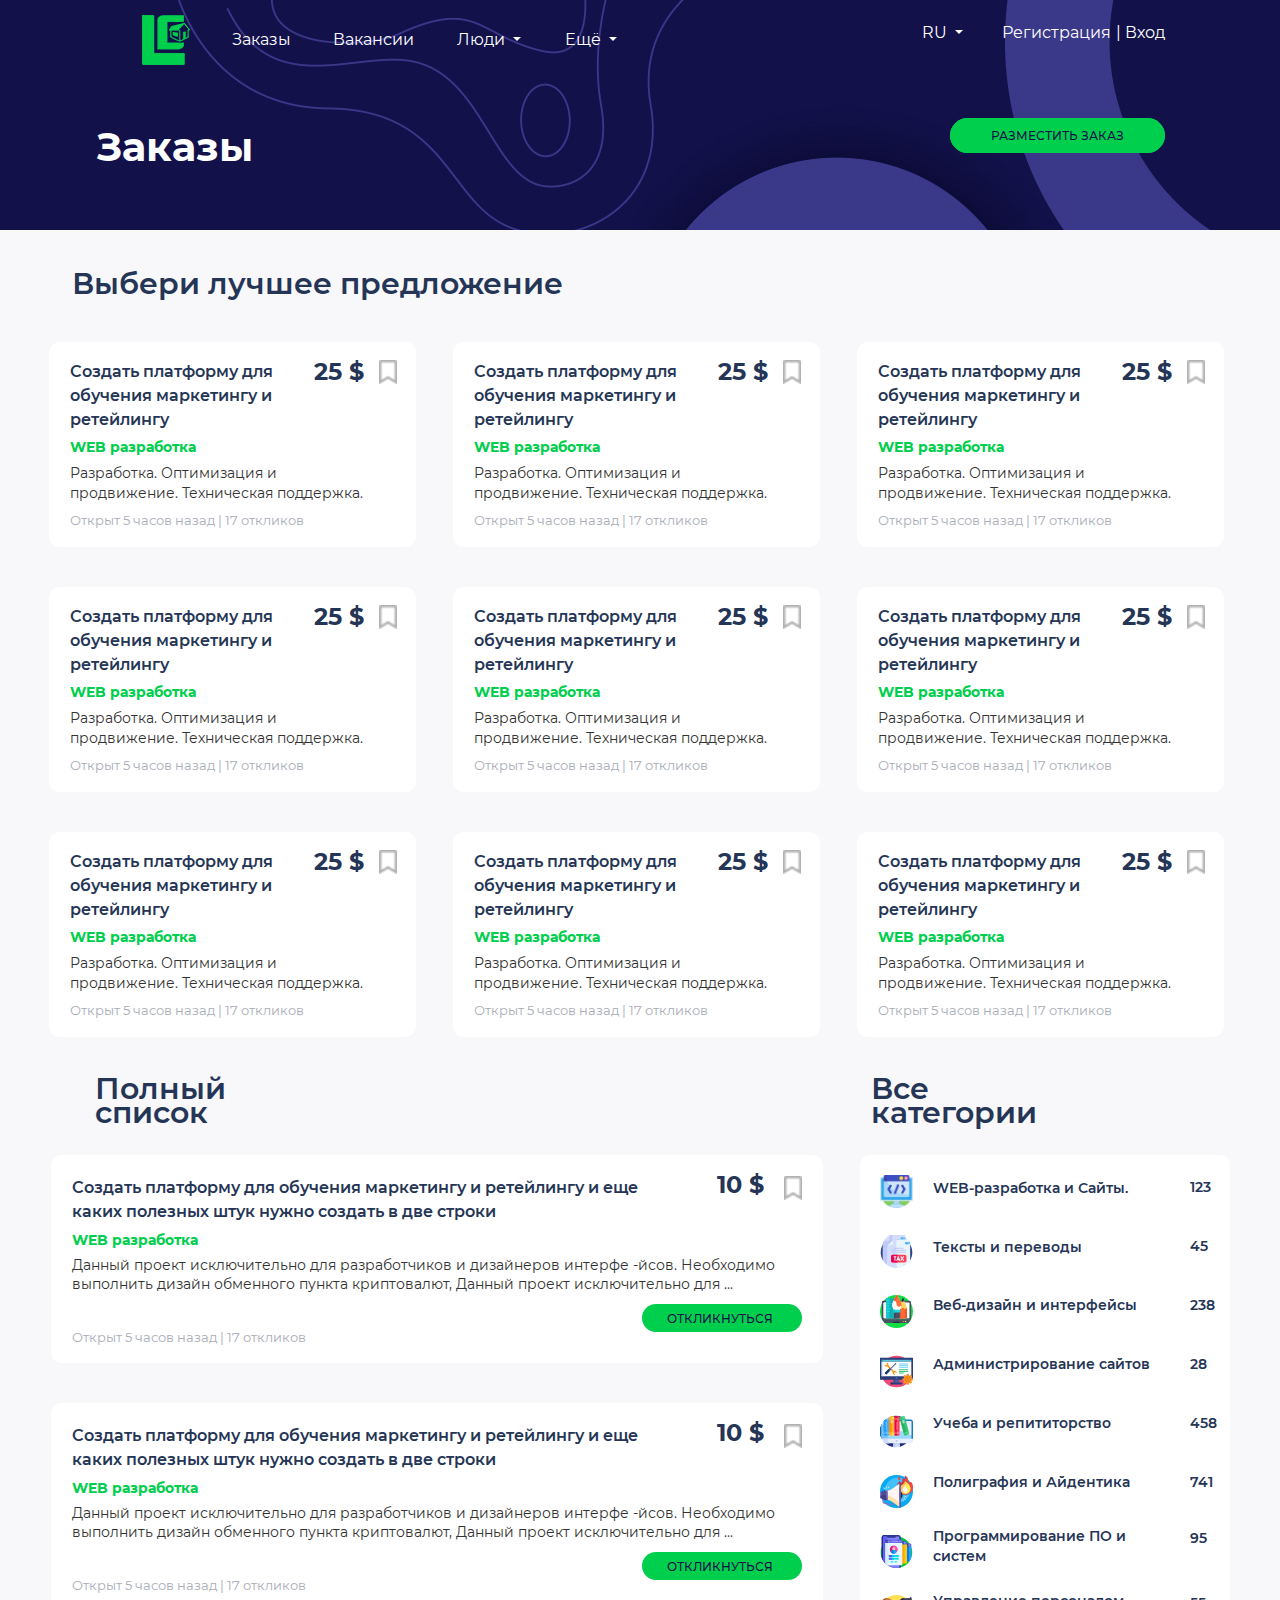
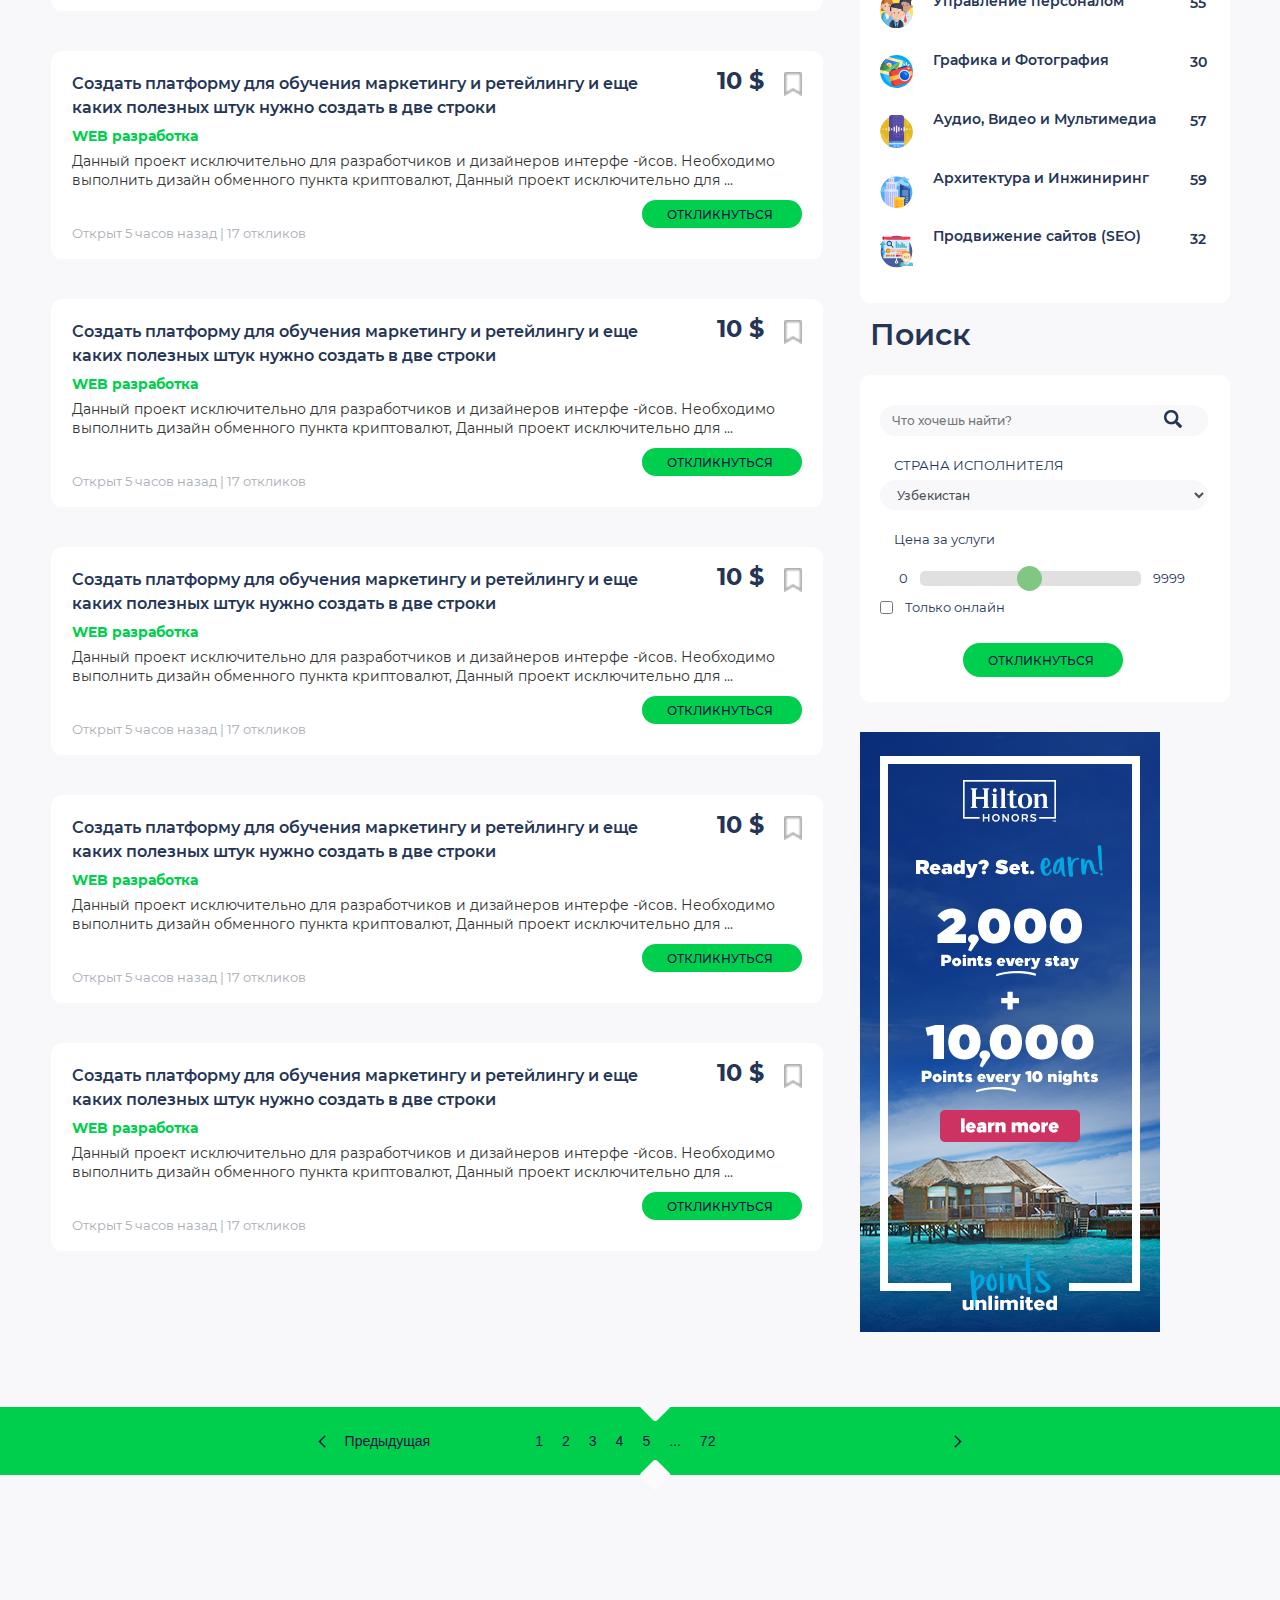
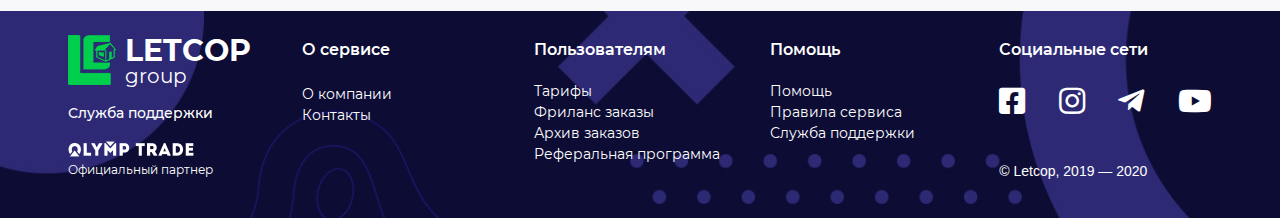
==== commit 23dc44ab: "second commit" ====
--- a/заказы/index.html
+++ b/заказы/index.html
@@ -74,13 +74,12 @@
                             </a>
 
                             <div class="dropdown-menu" aria-labelledby="dropdownMenuLink">
+                                <a class="dropdown-item" href="#">ENG</a>
                                 <a class="dropdown-item" href="#">UZ</a>
-                                <a class="dropdown-item" href="#">ENG</a>
                             </div>
                         </div>
 
                         <div class="logging">
-                            <img src="images/logging_img.png" alt="logging_img">
                             <a href="">Регистрация</a> <span>|</span> <a href="">Вход</a>
                         </div>
                     </div>
--- a/заказы/styles/style.css
+++ b/заказы/styles/style.css
@@ -117,11 +117,9 @@
     color: #01c94d;
 }
 
-.header_nav_right img[alt="logging_img"] {
-    margin-left: 38px;
-    padding-right: 11px;
-}
-
+.header_nav_right .dropdown{
+    padding-right: 38px;
+}
 
 .header_nav_right a {
     padding-top: 7px;
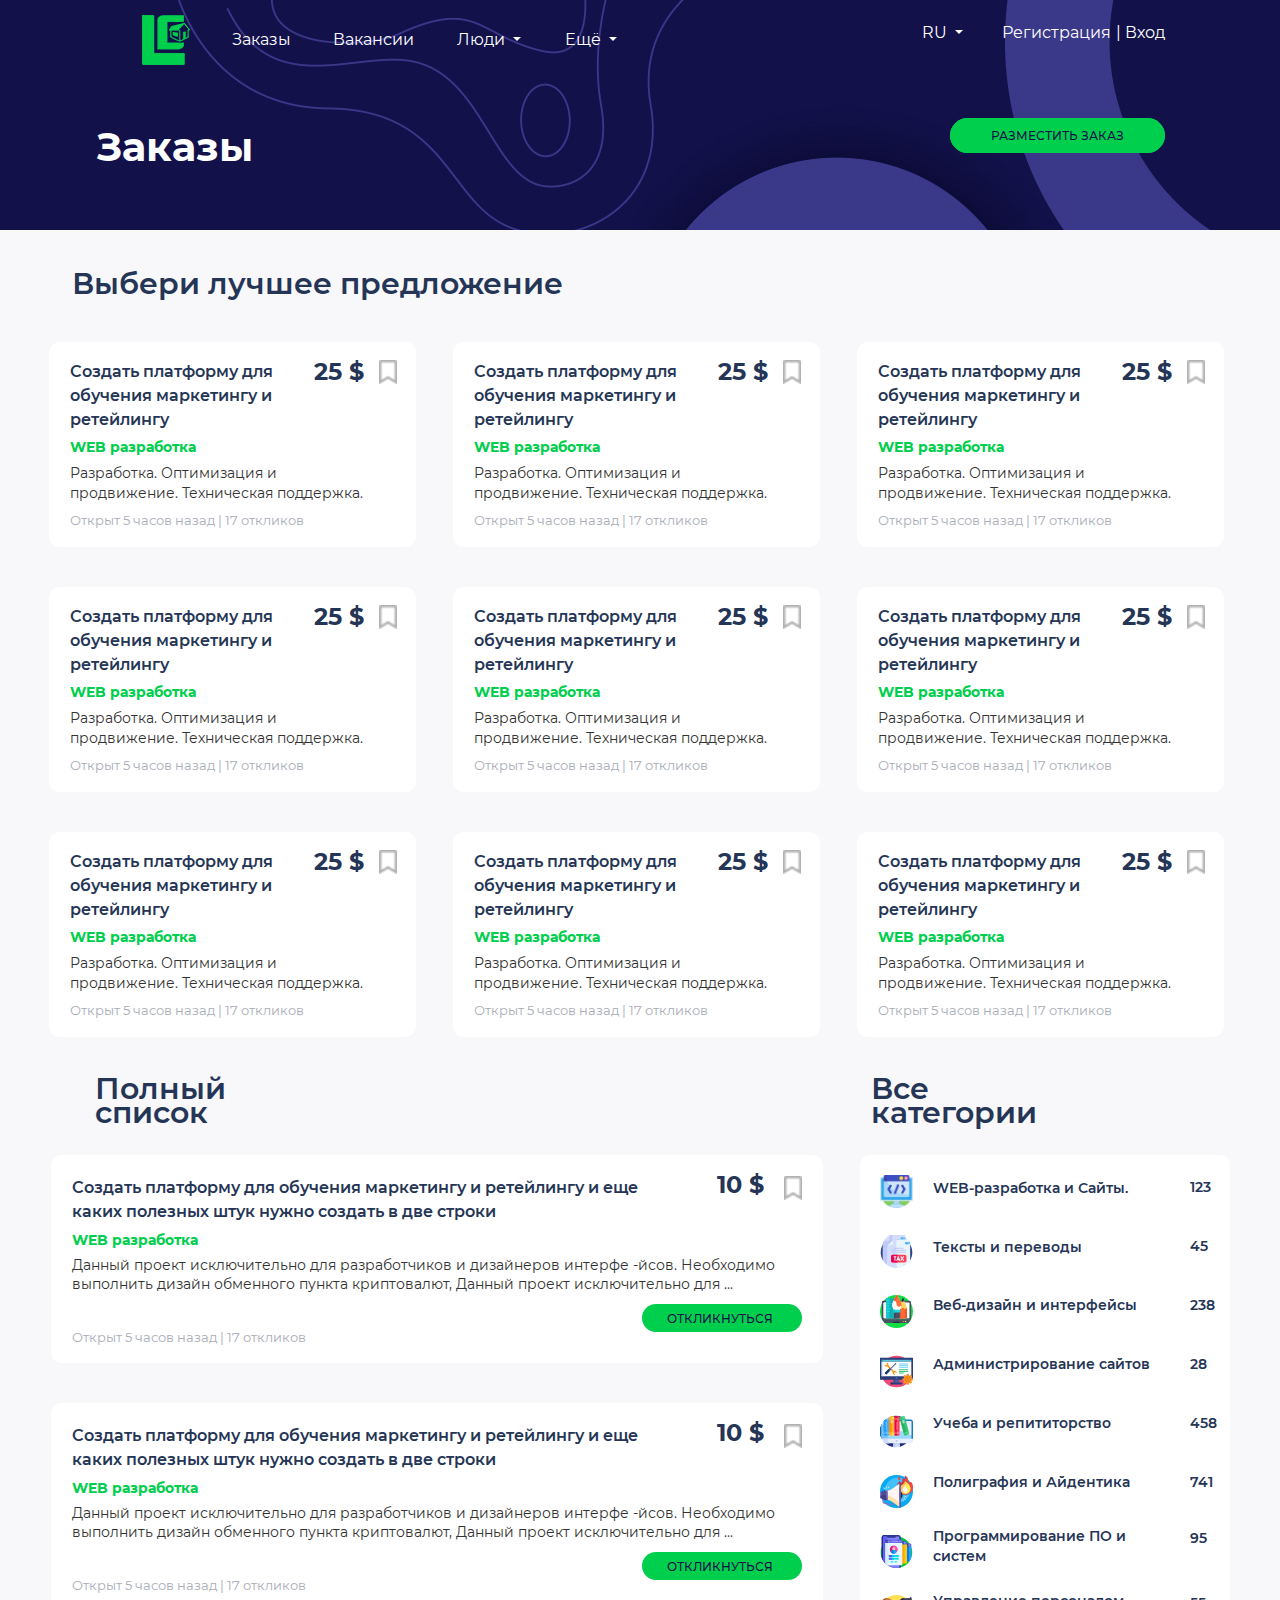
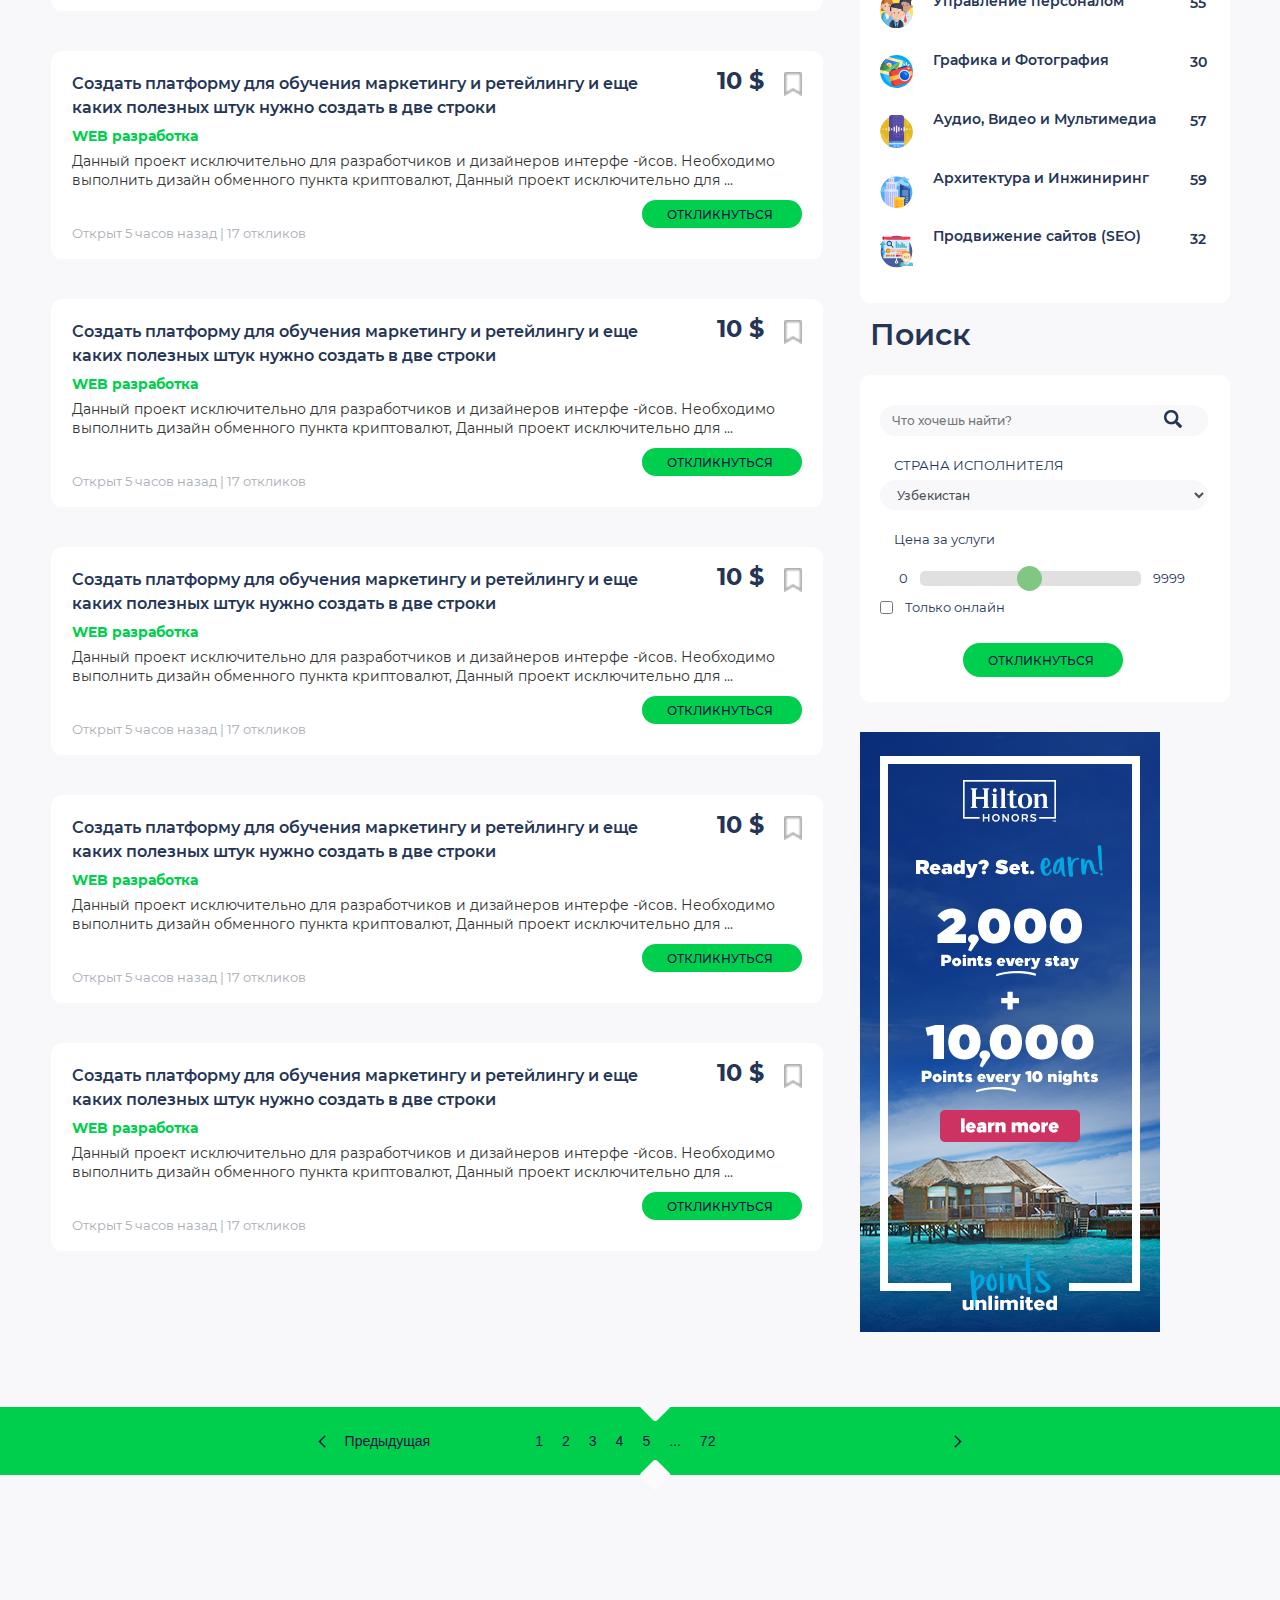
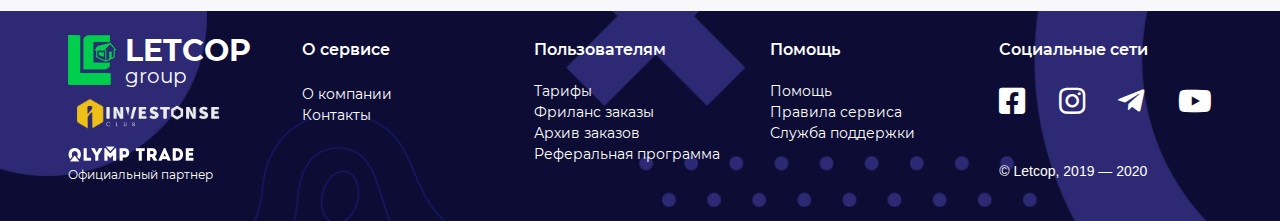
==== commit 08325370: "third commit" ====
--- a/заказы/index.html
+++ b/заказы/index.html
@@ -922,7 +922,7 @@
                         <ul>
                             <li class="d-flex"><img src="images/logo.png" alt="logo.png"><a
                                     href="">LETCOP<br><span>group</span></a></li>
-                            <li><a href="">Служба поддержки</a></li>
+                            <li><a href=""><img src="../images/INVESTONSE_img.png" alt="INVESTONSE_img"></a></li>
                             <li><a href=""><img src="images/olymp_trade_font_img.png" alt="olymp_trade_font_img"></a>
                             </li>
                             <li>Официальный партнер</li>
--- a/заказы/styles/style.css
+++ b/заказы/styles/style.css
@@ -63,7 +63,7 @@
 
 .header_nav_left ul li:nth-child(4) .dropdown .dropdown-menu .dropdown-item {
     padding: 4px 12px;
-    width: 75px;
+    width: 185px;
     margin: 0;
     font-family: 'Montserrat-Regular';
     font-weight: normal;
@@ -140,6 +140,7 @@
 .header_nav_right a:hover {
     text-decoration: none;
     color: #01c94d;
+    
 }
 
 .header_nav_right ul img:hover {
@@ -173,6 +174,7 @@
 
 .header_content .button a:hover {
     text-decoration: none;
+    box-shadow: 0 0 10px rgba(0,207,77,1)
 }
 
 /* ====================================================================== main-start ================================================================= */
@@ -392,7 +394,13 @@
     text-transform: uppercase;
     text-decoration: none;
     margin-top: 10px;
-}
+    
+}
+
+.card__2 ul:nth-child(2) li:nth-child(3) a:hover{
+    box-shadow: 0 0 10px rgba(0,207,77,1)
+}
+
 
 .card__2 ul:nth-child(2) li:nth-child(4),
 .card__2 ul:nth-child(2) li:nth-child(4) a {
@@ -713,6 +721,10 @@
 
 }
 
+.search_card ul li:nth-child(7) a:hover{
+    box-shadow: 0 0 10px rgba(0,207,77,1);
+}
+
 .advertising-banner{
     position: relative;
     top: 30px;
@@ -815,20 +827,12 @@
 }
 
 .footer_list ul:nth-child(1) li:nth-child(2){
-    padding: 22px 0 21px 0;
+    padding: 10px 0 10px 0;
     line-height: 11px;    
 }
-.footer_list ul:nth-child(1) li:nth-child(2) a{
-    line-height: 11px;
-    font-family: 'Montserrat-Medium';
-    font-weight: 500;
-    font-size: 14px;
-    color: #ffffff;
-}
-
-.footer_list ul:nth-child(1) li:nth-child(2) a:hover{
-    color: #00cf4d;
-    text-decoration: none;
+.footer_list ul:nth-child(1) li:nth-child(2) a img{
+    height: 40px;
+    width: 160px;
 }
 
 .footer_list ul:nth-child(1) li:nth-child(3){
